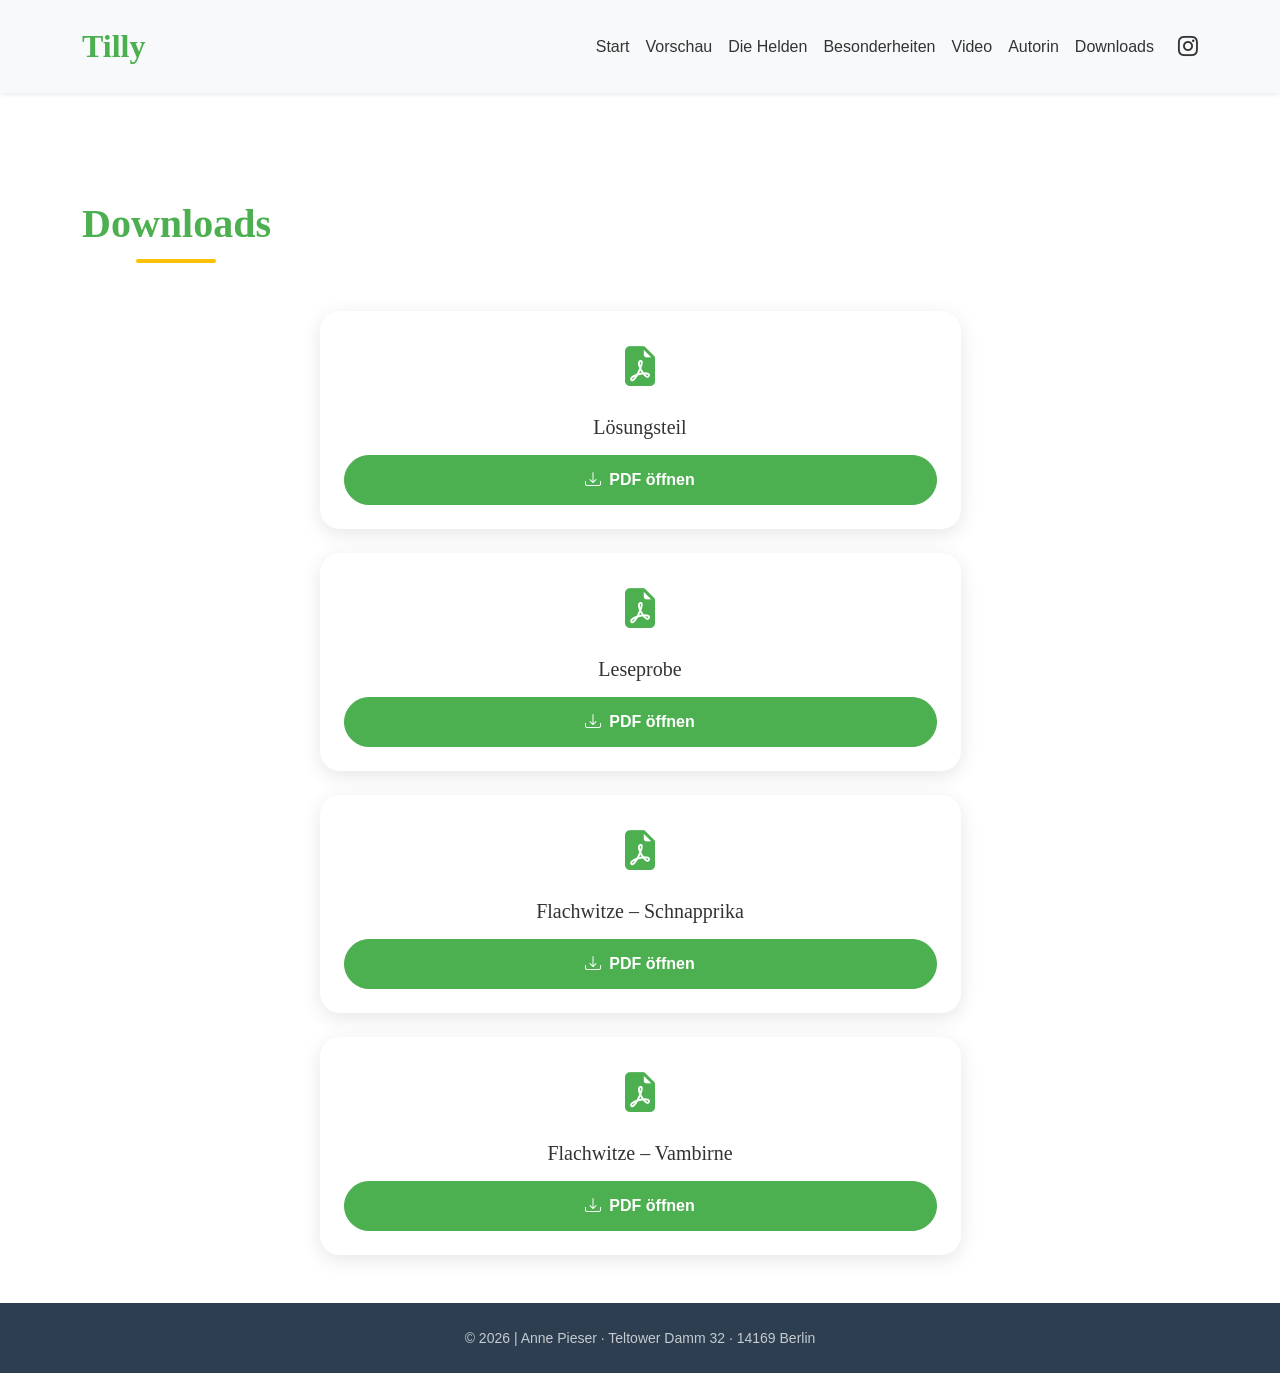
==== tillydownloads.html @ fb25fba8 "Add dedicated downloads page with PDF links -Introduced `tillydownloads.html` page for downloadable " ====
<!DOCTYPE html>
<html lang="de">
<head>
    <meta charset="UTF-8">
    <meta name="viewport" content="width=device-width, initial-scale=1.0">
    <title>Downloads – Tilly – Ein mathemagisches Abenteuer</title>

    <!-- Favicon -->
    <link rel="icon" type="image/svg+xml" href="favicon.svg">
    <link rel="alternate icon" href="favicon.ico">

    <!-- Google Fonts -->
    <link rel="preconnect" href="https://fonts.googleapis.com">
    <link rel="preconnect" href="https://fonts.gstatic.com" crossorigin>
    <link href="https://fonts.googleapis.com/css2?family=Caveat+Brush&family=Mansalva&display=swap" rel="stylesheet">

    <!-- Bootstrap CSS -->
    <link href="https://cdn.jsdelivr.net/npm/bootstrap@5.3.2/dist/css/bootstrap.min.css" rel="stylesheet">

    <!-- Bootstrap Icons -->
    <link rel="stylesheet" href="https://cdn.jsdelivr.net/npm/bootstrap-icons@1.11.1/font/bootstrap-icons.css">

    <!-- Custom CSS -->
    <link rel="stylesheet" href="css/style.css?v=2.1">
</head>
<body>
    <!-- Navigation -->
    <nav class="navbar navbar-expand-lg navbar-light bg-light fixed-top shadow-sm">
        <div class="container">
            <a class="navbar-brand fw-bold" href="index.html">Tilly</a>
            <button class="navbar-toggler" type="button" data-bs-toggle="collapse" data-bs-target="#navbarNav">
                <span class="navbar-toggler-icon"></span>
            </button>
            <div class="collapse navbar-collapse" id="navbarNav">
                <ul class="navbar-nav ms-auto">
                    <li class="nav-item">
                        <a class="nav-link" href="index.html#home">Start</a>
                    </li>
                    <li class="nav-item">
                        <a class="nav-link" href="index.html#preview">Vorschau</a>
                    </li>
                    <li class="nav-item">
                        <a class="nav-link" href="index.html#heroes">Die Helden</a>
                    </li>
                    <li class="nav-item">
                        <a class="nav-link" href="index.html#features">Besonderheiten</a>
                    </li>
                    <li class="nav-item">
                        <a class="nav-link" href="index.html#video">Video</a>
                    </li>
                    <li class="nav-item">
                        <a class="nav-link" href="index.html#author">Autorin</a>
                    </li>
                    <li class="nav-item">
                        <a class="nav-link active" href="tillydownloads.html">Downloads</a>
                    </li>
                </ul>
                <div class="d-flex align-items-center ms-3 gap-2">
                    <a href="https://www.instagram.com/anne_pieser/" target="_blank" rel="noopener noreferrer" class="navbar-social-link" aria-label="Instagram">
                        <i class="bi bi-instagram fs-5"></i>
                    </a>
                </div>
            </div>
        </div>
    </nav>

    <!-- Downloads Section -->
    <section id="downloads" class="downloads-section py-5" style="padding-top: 200px !important;">
        <div class="container">
            <h2 class="section-title text-center mb-5">Downloads</h2>

            <div class="row g-4 justify-content-center">

                <div class="col-md-12 col-lg-7">
                    <div class="download-card p-4 text-center h-100 d-flex flex-column">
                        <i class="bi bi-file-earmark-pdf-fill fs-1 mb-3" style="color: var(--primary-color);"></i>
                        <h3 class="h5 mb-3">Lösungsteil</h3>
                        <a href="downloads/loesungsteil.pdf" target="_blank" rel="noopener noreferrer" class="btn btn-primary mt-auto">
                            <i class="bi bi-download me-2"></i>PDF öffnen
                        </a>
                    </div>
                </div>
                <div class="col-md-12 col-lg-7">
                    <div class="download-card p-4 text-center h-100 d-flex flex-column">
                        <i class="bi bi-file-earmark-pdf-fill fs-1 mb-3" style="color: var(--primary-color);"></i>
                        <h3 class="h5 mb-3">Leseprobe</h3>
                        <a href="downloads/leseprobe.pdf" target="_blank" rel="noopener noreferrer" class="btn btn-primary mt-auto">
                            <i class="bi bi-download me-2"></i>PDF öffnen
                        </a>
                    </div>
                </div>
                <div class="col-md-12 col-lg-7">
                    <div class="download-card p-4 text-center h-100 d-flex flex-column">
                        <i class="bi bi-file-earmark-pdf-fill fs-1 mb-3" style="color: var(--primary-color);"></i>
                        <h3 class="h5 mb-3">Flachwitze – Schnapprika</h3>
                        <a href="downloads/Flachwitze_Schnapprika.pdf" target="_blank" rel="noopener noreferrer" class="btn btn-primary mt-auto">
                            <i class="bi bi-download me-2"></i>PDF öffnen
                        </a>
                    </div>
                </div>
                <div class="col-md-12 col-lg-7">
                    <div class="download-card p-4 text-center h-100 d-flex flex-column">
                        <i class="bi bi-file-earmark-pdf-fill fs-1 mb-3" style="color: var(--primary-color);"></i>
                        <h3 class="h5 mb-3">Flachwitze – Vambirne</h3>
                        <a href="downloads/Flachwitze_Vambirne.pdf" target="_blank" rel="noopener noreferrer" class="btn btn-primary mt-auto">
                            <i class="bi bi-download me-2"></i>PDF öffnen
                        </a>
                    </div>
                </div>
            </div>
        </div>
    </section>

    <!-- Footer -->
    <footer class="footer py-4 bg-dark text-light">
        <div class="container text-center">
            <p class="small mb-0 opacity-75">
                &copy; 2026 | Anne Pieser &middot; Teltower Damm 32 &middot; 14169 Berlin
            </p>
        </div>
    </footer>

    <!-- Bootstrap JS Bundle -->
    <script src="https://cdn.jsdelivr.net/npm/bootstrap@5.3.2/dist/js/bootstrap.bundle.min.js"></script>
</body>
</html>
---- css/style.css ----
/* =============================================
   General Styles
   ============================================= */
:root {
    --primary-color: #4CAF50;
    --secondary-color: #8BC34A;
    --accent-color: #FFC107;
    --text-dark: #333;
    --text-light: #666;
    --bg-white: #ffffff;
    --bg-soft: #F1F8E9;
    --bg-medium: #DCEDC8;
}

* {
    margin: 0;
    padding: 0;
    box-sizing: border-box;
}

body {
    font-family: 'Segoe UI', Tahoma, Geneva, Verdana, sans-serif;
    color: var(--text-dark);
    line-height: 1.6;
    overflow-x: hidden;
}

h1, h2, h3, h4, .navbar-brand {
    font-family: 'Dancing Script', cursive;
}

html {
    scroll-behavior: smooth;
}

/* =============================================
   Navigation
   ============================================= */
.navbar {
    padding: 1rem 0;
    transition: all 0.3s ease;
}

.navbar-brand {
    font-size: 2.0rem;
    color: var(--primary-color) !important;
}

.navbar-nav .nav-link {
    padding: 0.5rem 1rem;
    color: var(--text-dark) !important;
    font-weight: 500;
    transition: color 0.3s ease;
}

.navbar-nav .nav-link:hover {
    color: var(--primary-color) !important;
}

.navbar-social-link {
    color: var(--text-dark);
    transition: color 0.3s ease, transform 0.3s ease;
}

.navbar-social-link:hover {
    color: var(--primary-color);
    transform: scale(1.2);
}

/* =============================================
   Banner Section
   ============================================= */
.banner-section {
    padding-top: 180px;
    padding-bottom: 80px;
    background-image: url('../images/header-banner-middle.png'), url('../images/header-banner.png');
    background-size: 50%, 50%;
    background-position: center 80px, left 80px;
    background-repeat: repeat-x, no-repeat;
    position: relative;
}

.banner-section::before {
    content: '';
    position: absolute;
    top: 0;
    left: 0;
    right: 0;
    bottom: 0;
    background: rgba(255, 255, 255, 0);
    z-index: 1;
}

.banner-section .container {
    position: relative;
    z-index: 2;
}

.banner-section h1 {
    color: var(--primary-color);
    font-size: 10.5rem;
    text-shadow: 2px 2px 4px rgba(255,255,255,0.8);
}

.subtitle {
    font-size: 2.0rem;
    color: var(--text-dark);
    font-weight: 500;
    font-style: italic;
    text-shadow: 1px 1px 2px rgba(255,255,255,0.8);
}

.main-header-image {
    margin-top: 50px;
    max-width: 60%;
    height: auto;
}

.sub-header-image {
    margin-top: 25px;
    max-width: 60%;
    height: auto;
}

/* =============================================
   Pitch Section
   ============================================= */
.pitch-card {
    background: rgba(255, 253, 231, 0.95);
    border-radius: 20px;
    border: 3px solid var(--accent-color);
    backdrop-filter: blur(10px);
}

.pitch-card p {
    font-size: 1.2rem;
    margin: 0;
}

/* =============================================
   Section Titles
   ============================================= */
.section-title {
    font-size: 2.5rem;
    font-weight: bold;
    color: var(--primary-color);
    position: relative;
    display: inline-block;
    padding-bottom: 15px;
}

.section-title::after {
    content: '';
    position: absolute;
    bottom: 0;
    left: 50%;
    transform: translateX(-50%);
    width: 80px;
    height: 4px;
    background: var(--accent-color);
    border-radius: 2px;
}

/* =============================================
   Video Section
   ============================================= */
.video-section {
    background: var(--bg-warm);
}

.video-placeholder {
    border-radius: 15px;
    overflow: hidden;
    box-shadow: 0 10px 30px rgba(0,0,0,0.1);
}

.video-portrait {
    max-width: 360px;
}

.ratio-9x16 {
    --bs-aspect-ratio: 177.78%; /* 16/9 * 100 */
}

.video-consent {
    position: absolute;
    top: 0;
    left: 0;
    width: 100%;
    height: 100%;
    background: linear-gradient(135deg, #2c3e50 0%, #3d5266 100%);
    display: flex;
    align-items: center;
    justify-content: center;
    color: #fff;
    text-align: center;
    padding: 1.5rem;
}

.video-consent-content {
    max-width: 280px;
}

.video-consent a {
    color: var(--accent-color);
}

.video-consent a:hover {
    color: #fff;
}

.video-consent .btn-primary {
    background-color: var(--primary-color);
    border-color: var(--primary-color);
    border-radius: 25px;
    font-weight: 600;
}

.video-consent .btn-primary:hover {
    background-color: #45a049;
    border-color: #45a049;
}

.video-consent .form-check-label {
    color: #ccc;
}

.video-consent .form-check-input:checked {
    background-color: var(--primary-color);
    border-color: var(--primary-color);
}

/* =============================================
   Heroes Section
   ============================================= */
.heroes-section {
    background: var(--bg-white);
}

.hero-card {
    background: white;
    border-radius: 20px;
    padding: 2rem;
    box-shadow: 0 5px 20px rgba(0,0,0,0.1);
    transition: transform 0.3s ease, box-shadow 0.3s ease;
}

.hero-card:hover {
    transform: translateY(-10px);
    box-shadow: 0 15px 40px rgba(0,0,0,0.15);
}

.hero-image-wrapper {
    max-width: 400px; 
    max-height: 315px;
    margin: 0 auto;
}

.hero-image {
    width: 100%;
    height: 100%;
    object-fit: cover;
}

.hero-card h3 {
    color: var(--primary-color);
    font-weight: bold;
}

.hero-description {
    color: var(--text-light);
    font-size: 1rem;
}

/* =============================================
   Preview Section
   ============================================= */
.preview-section {
    background: var(--bg-soft);
}

.preview-p {
    font-size: 1.1rem;
    color: var(--text-dark);
    font-weight: 500;
    padding: 4px 0;
}

.preview-section .carousel-item img {
    object-fit: contain;
    max-height: 748px;
    background: #fff;
}

.preview-section .carousel-control-prev-icon,
.preview-section .carousel-control-next-icon {
    filter: invert(1) brightness(0.3);
}

.preview-section .carousel-indicators [data-bs-target] {
    background-color: #555;
    opacity: 0.6;
}

.preview-section .carousel-indicators .active {
    background-color: #222;
    opacity: 1;
}

/* =============================================
   Downloads Section
   ============================================= */
.download-card {
    background: white;
    border-radius: 20px;
    box-shadow: 0 5px 20px rgba(0,0,0,0.1);
    transition: transform 0.3s ease;
}

.download-card:hover {
    transform: scale(1.05);
}

.download-thumbnail {
    max-width: 250px;
    height: auto;
}

.download-card .btn-primary {
    background-color: var(--primary-color);
    border-color: var(--primary-color);
    padding: 12px 30px;
    font-weight: 600;
    border-radius: 25px;
    transition: all 0.3s ease;
}

.download-card .btn-primary:hover {
    background-color: #45a049;
    border-color: #45a049;
    transform: scale(1.05);
}

/* =============================================
   Benefits List (Pitch Card)
   ============================================= */
.halmut-image {
    max-height: 250px;
    width: auto;
}

.benefits-list {
    list-style: disc;
    display: inline-block;
    text-align: left;
    padding-left: 1.5rem;
    margin: 0 auto;
}

.pitch-card {
    text-align: center;
}

.benefits-list li {
    font-size: 1.1rem;
    color: var(--text-dark);
    font-weight: 500;
    padding: 4px 0;
}

/* =============================================
   Features Section
   ============================================= */
.features-section {
    background: linear-gradient(160deg, var(--bg-soft) 0%, var(--bg-medium) 100%);
}

.features-list {
    list-style: none;
    padding: 0;
}

.feature-item {
    display: flex;
    align-items: center;
    padding: 20px;
    margin-bottom: 20px;
    background: white;
    border-radius: 15px;
    box-shadow: 0 5px 15px rgba(0,0,0,0.1);
    transition: transform 0.3s ease;
}

.feature-item:hover {
    transform: translateX(10px);
}

.feature-icon {
    width: 32px;
    height: 32px;
    margin-right: 20px;
    flex-shrink: 0;
}

.feature-item span {
    font-size: 1.1rem;
    color: var(--text-dark);
    font-weight: 500;
}

/* =============================================
   Author Section
   ============================================= */
.downloads-section {
    background: var(--bg-warm) !important;
}

.author-section {
    background: var(--bg-soft) !important;
}

.author-card {
    background: white;
    border-radius: 20px;
    box-shadow: 0 10px 30px rgba(0,0,0,0.1);
}

.author-photo {
    width: 199px;
    height: 200px;
    object-fit: cover;
}

.contact-info a {
    color: var(--primary-color);
    text-decoration: none;
    transition: color 0.3s ease;
}

.contact-info a:hover {
    color: var(--secondary-color);
    text-decoration: underline;
}

/* =============================================
   Footer
   ============================================= */
.footer {
    background-color: #2c3e50 !important;
}

.footer h5 {
    color: var(--accent-color);
    font-weight: bold;
}

/* =============================================
   Responsive Design
   ============================================= */
@media (max-width: 768px) {
    .banner-section h1 {
        font-size: 2.5rem;
    }
    
    .subtitle {
        font-size: 1.2rem;
    }
    
    .section-title {
        font-size: 2rem;
    }
    
    .pitch-card p {
        font-size: 1rem;
    }
    
    .hero-image-wrapper {
        width: 150px;
        height: 150px;
    }
}

@media (max-width: 576px) {
    .banner-section {
        padding-top: 80px;
    }
    
    .banner-section h1 {
        font-size: 2rem;
    }
    
    .subtitle {
        font-size: 1rem;
    }
    
    .feature-item {
        flex-direction: column;
        text-align: center;
    }
    
    .feature-icon {
        margin-right: 0;
        margin-bottom: 15px;
    }
}

/* =============================================
   Animations
   ============================================= */
@keyframes fadeInUp {
    from {
        opacity: 0;
        transform: translateY(30px);
    }
    to {
        opacity: 1;
        transform: translateY(0);
    }
}

.fade-in-up {
    animation: fadeInUp 0.6s ease-out;
}
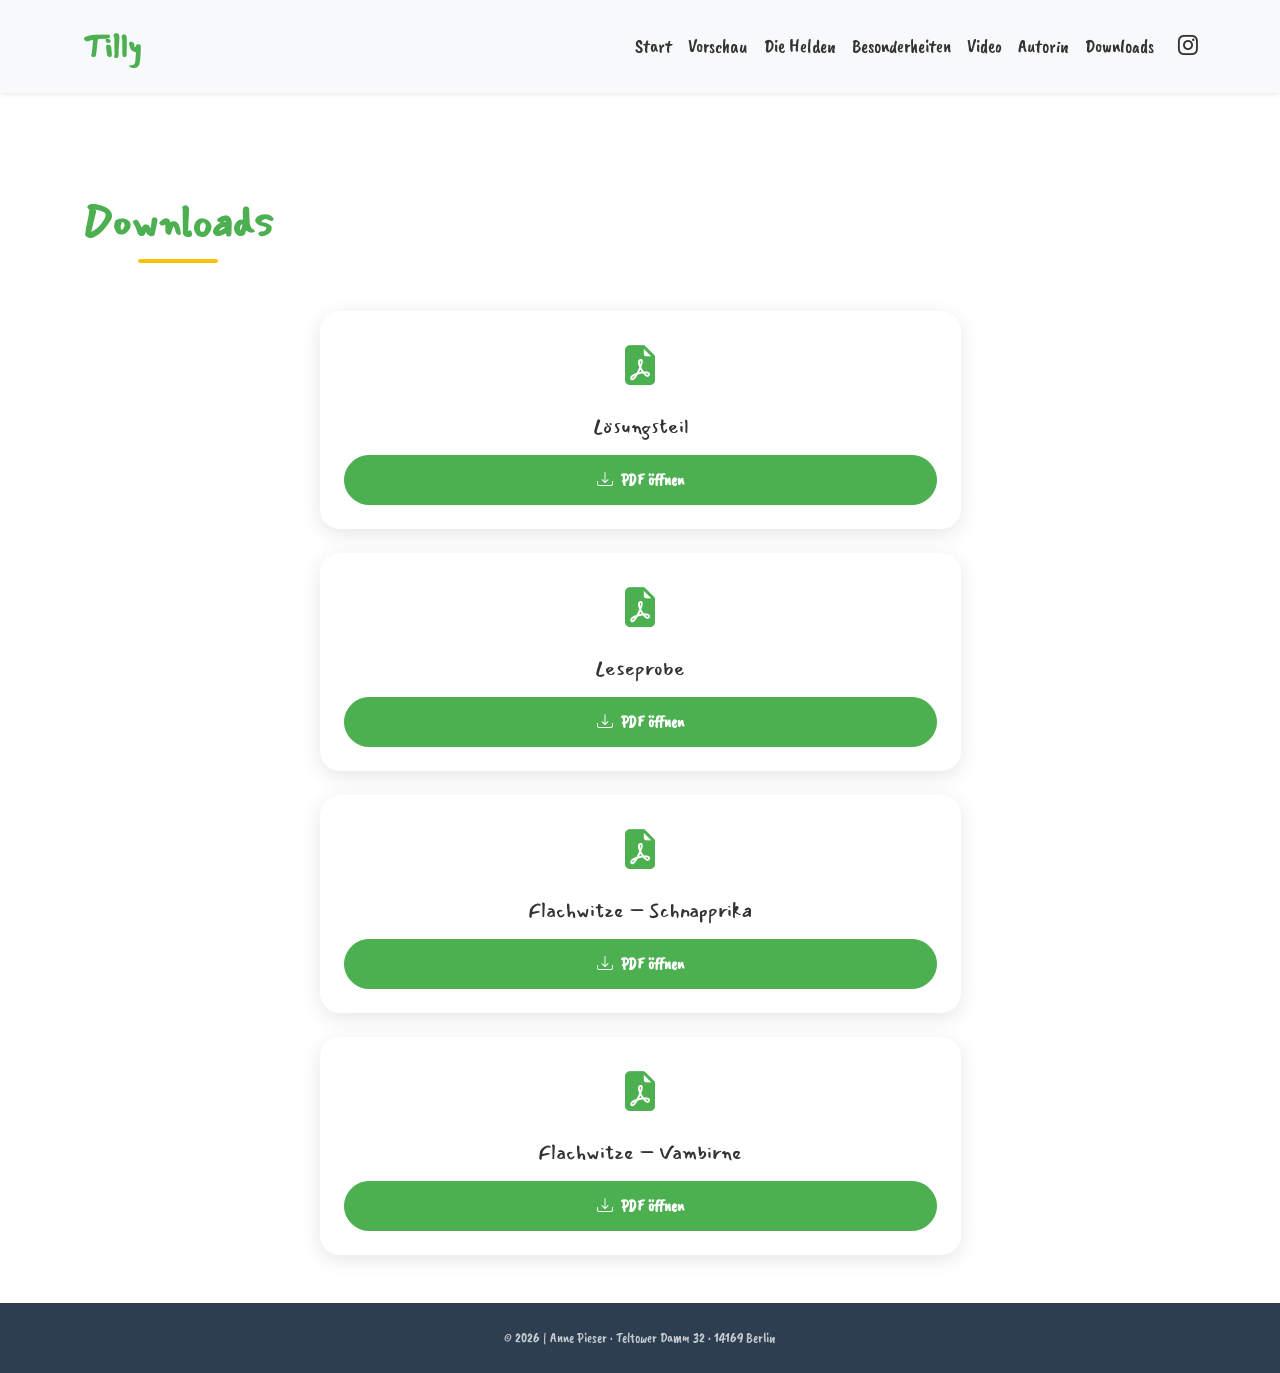
==== commit d2508f1d: "Bump stylesheet cache-version to v2.2" ====
--- a/tillydownloads.html
+++ b/tillydownloads.html
@@ -21,7 +21,7 @@
     <link rel="stylesheet" href="https://cdn.jsdelivr.net/npm/bootstrap-icons@1.11.1/font/bootstrap-icons.css">
 
     <!-- Custom CSS -->
-    <link rel="stylesheet" href="css/style.css?v=2.1">
+    <link rel="stylesheet" href="css/style.css?v=2.2">
 </head>
 <body>
     <!-- Navigation -->
--- a/css/style.css
+++ b/css/style.css
@@ -19,14 +19,14 @@
 }
 
 body {
-    font-family: 'Segoe UI', Tahoma, Geneva, Verdana, sans-serif;
+    font-family: 'Caveat Brush', sans-serif;
     color: var(--text-dark);
     line-height: 1.6;
     overflow-x: hidden;
 }
 
 h1, h2, h3, h4, .navbar-brand {
-    font-family: 'Dancing Script', cursive;
+    font-family: 'Mansalva', cursive;
 }
 
 html {
@@ -39,6 +39,7 @@
 .navbar {
     padding: 1rem 0;
     transition: all 0.3s ease;
+    font-size: 1.2rem;
 }
 
 .navbar-brand {
@@ -231,6 +232,13 @@
 }
 
 /* =============================================
+   Jokes Section
+   ============================================= */
+.jokes-section {
+    background: var(--bg-soft);
+}
+
+/* =============================================
    Heroes Section
    ============================================= */
 .heroes-section {
@@ -269,7 +277,7 @@
 
 .hero-description {
     color: var(--text-light);
-    font-size: 1rem;
+    font-size: 1.2rem;
 }
 
 /* =============================================
@@ -280,7 +288,7 @@
 }
 
 .preview-p {
-    font-size: 1.1rem;
+    font-size: 1.2rem;
     color: var(--text-dark);
     font-weight: 500;
     padding: 4px 0;
@@ -362,7 +370,7 @@
 }
 
 .benefits-list li {
-    font-size: 1.1rem;
+    font-size: 1.2rem;
     color: var(--text-dark);
     font-weight: 500;
     padding: 4px 0;
@@ -403,7 +411,7 @@
 }
 
 .feature-item span {
-    font-size: 1.1rem;
+    font-size: 1.2rem;
     color: var(--text-dark);
     font-weight: 500;
 }
@@ -416,7 +424,7 @@
 }
 
 .author-section {
-    background: var(--bg-soft) !important;
+    background: var(--bg-white) !important;
 }
 
 .author-card {
@@ -463,7 +471,7 @@
     }
     
     .subtitle {
-        font-size: 1.2rem;
+        font-size: 1.4rem;
     }
     
     .section-title {
@@ -471,7 +479,7 @@
     }
     
     .pitch-card p {
-        font-size: 1rem;
+        font-size: 1.2rem;
     }
     
     .hero-image-wrapper {
@@ -490,7 +498,7 @@
     }
     
     .subtitle {
-        font-size: 1rem;
+        font-size: 1.4rem;
     }
     
     .feature-item {
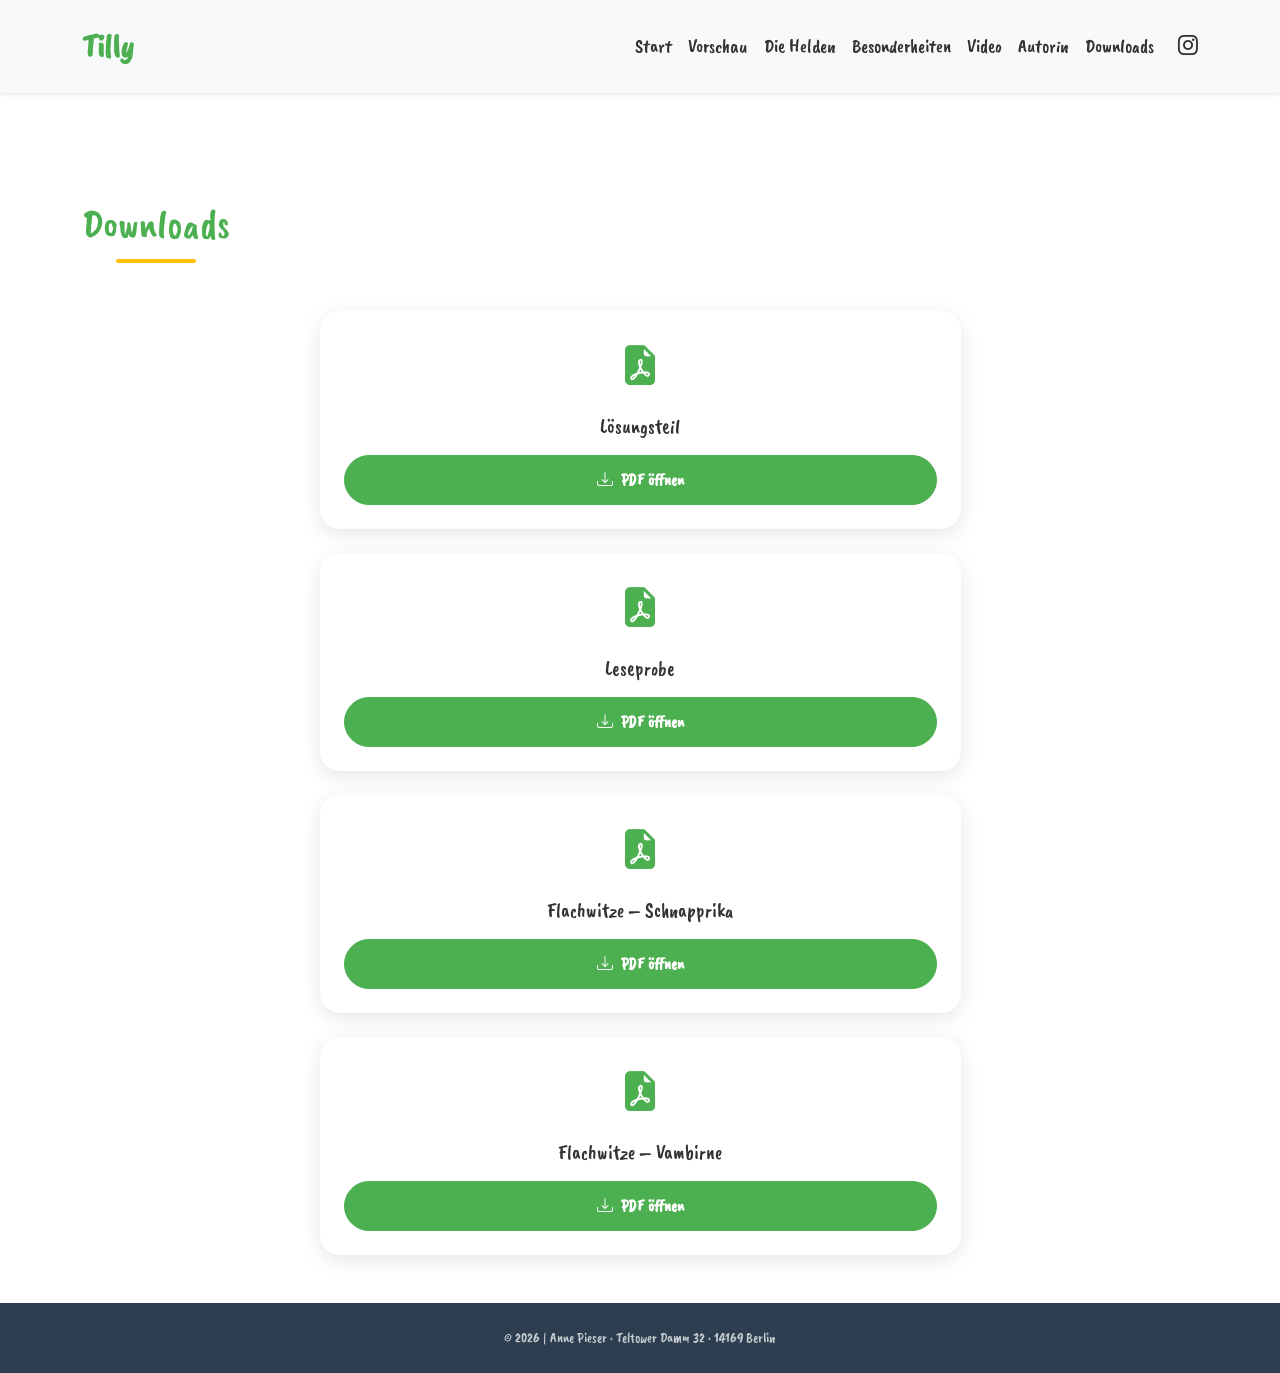
==== commit adbb5ee7: "Update fonts, video URL, and pitch card subtitle - Changed heading fonts to 'Caveat Brush' with new " ====
--- a/tillydownloads.html
+++ b/tillydownloads.html
@@ -12,7 +12,7 @@
     <!-- Google Fonts -->
     <link rel="preconnect" href="https://fonts.googleapis.com">
     <link rel="preconnect" href="https://fonts.gstatic.com" crossorigin>
-    <link href="https://fonts.googleapis.com/css2?family=Caveat+Brush&family=Mansalva&display=swap" rel="stylesheet">
+    <link href="https://fonts.googleapis.com/css2?family=Caveat+Brush&family=Protest+Revolution&display=swap" rel="stylesheet">
 
     <!-- Bootstrap CSS -->
     <link href="https://cdn.jsdelivr.net/npm/bootstrap@5.3.2/dist/css/bootstrap.min.css" rel="stylesheet">
@@ -21,7 +21,7 @@
     <link rel="stylesheet" href="https://cdn.jsdelivr.net/npm/bootstrap-icons@1.11.1/font/bootstrap-icons.css">
 
     <!-- Custom CSS -->
-    <link rel="stylesheet" href="css/style.css?v=2.2">
+    <link rel="stylesheet" href="css/style.css?v=2.3">
 </head>
 <body>
     <!-- Navigation -->
--- a/css/style.css
+++ b/css/style.css
@@ -26,7 +26,9 @@
 }
 
 h1, h2, h3, h4, .navbar-brand {
-    font-family: 'Mansalva', cursive;
+    font-family: 'Caveat Brush', sans-serif;
+    font-weight: 200;
+    font-style: normal;
 }
 
 html {
@@ -107,7 +109,6 @@
     font-size: 2.0rem;
     color: var(--text-dark);
     font-weight: 500;
-    font-style: italic;
     text-shadow: 1px 1px 2px rgba(255,255,255,0.8);
 }
 
@@ -143,7 +144,7 @@
    ============================================= */
 .section-title {
     font-size: 2.5rem;
-    font-weight: bold;
+    font-weight: normal;
     color: var(--primary-color);
     position: relative;
     display: inline-block;
@@ -425,6 +426,7 @@
 
 .author-section {
     background: var(--bg-white) !important;
+    font-family: Georgia, 'Times New Roman', Times, serif;
 }
 
 .author-card {
